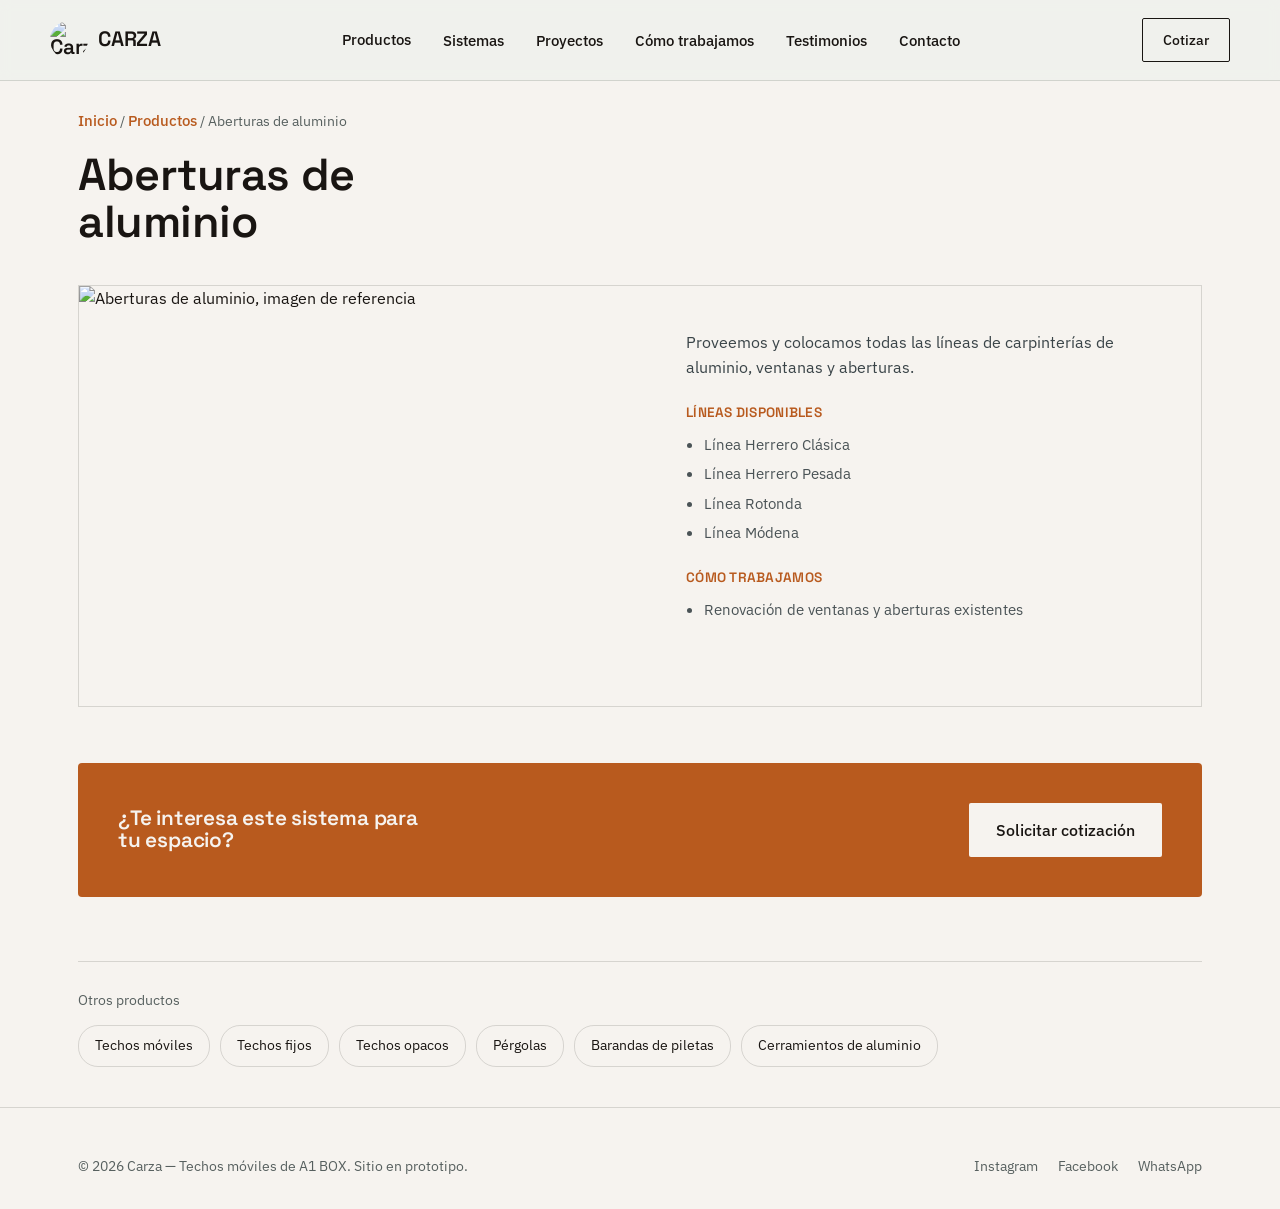
==== aberturas-de-aluminio.html @ 3552e262 "Actualizacion de paginas html" ====
<!DOCTYPE html>
<html lang="es-AR">
<head>
<meta charset="UTF-8">
<meta name="viewport" content="width=device-width, initial-scale=1.0">
<title>Aberturas de aluminio — CARZA</title>
<meta name="description" content="Proveemos y colocamos líneas de carpinterías de aluminio, ventanas y aberturas.">
<link rel="icon" href="assets/logo.png">
<link rel="preconnect" href="https://fonts.googleapis.com">
<link rel="preconnect" href="https://fonts.gstatic.com" crossorigin>
<link href="https://fonts.googleapis.com/css2?family=Space+Grotesk:wght@400;500;600;700&family=IBM+Plex+Sans:wght@400;500&display=swap" rel="stylesheet">
<link rel="stylesheet" href="styles.css">
</head>
<body>

<header>
  <div class="wrap header-inner">
    <a href="index.html" class="brand"><img src="assets/logo.png" alt="Carza"> CARZA</a>
    <button class="menu-toggle" id="menuToggle" aria-label="Abrir menú" aria-expanded="false"><span></span></button>
    <nav id="siteNav">
      <ul>
        <li class="has-dropdown">
          <div class="dropdown-row">
            <a href="index.html#productos">Productos</a>
            <button class="dropdown-toggle" aria-label="Mostrar productos" aria-expanded="false">▾</button>
          </div>
          <ul class="dropdown">
            <li><a href="techos-moviles.html">Techos móviles</a></li>
            <li><a href="techos-fijos.html">Techos fijos</a></li>
            <li><a href="techos-opacos.html">Techos opacos</a></li>
            <li><a href="pergolas.html">Pérgolas</a></li>
            <li><a href="cerramientos-de-aluminio.html">Cerramientos de aluminio</a></li>
            <li><a href="piel-de-vidrios.html">Piel de vidrio</a></li>
            <li><a href="aberturas-de-aluminio.html">Aberturas de aluminio</a></li>
            <li><a href="techos-traslucidos.html">Techos traslúcidos</a></li>
            <li><a href="barandas-de-piletas.html">Barandas de piletas</a></li>
          </ul>
        </li>
        <li><a href="index.html#sistemas">Sistemas</a></li>
        <li><a href="index.html#galeria">Proyectos</a></li>
        <li><a href="index.html#proceso">Cómo trabajamos</a></li>
        <li><a href="index.html#testimonios">Testimonios</a></li>
        <li><a href="index.html#contacto">Contacto</a></li>
      </ul>
    </nav>
    <a href="index.html#contacto" class="nav-cta">Cotizar</a>
  </div>
</header>

<main>
  <div class="wrap">
    <nav class="breadcrumb"><a href="index.html">Inicio</a> / <a href="index.html#productos">Productos</a> / <span>Aberturas de aluminio</span></nav>
    <h1 class="product-hero-title reveal">Aberturas de aluminio</h1>

    <div class="product-detail reveal">
      <div class="product-detail-media">
        <img src="assets/img-techo6.jpeg" alt="Aberturas de aluminio, imagen de referencia" loading="lazy">
      </div>
      <div class="product-detail-body">
        <p>Proveemos y colocamos todas las líneas de carpinterías de aluminio, ventanas y aberturas.</p>
        <h4>Líneas disponibles</h4>
        <ul>
                <li>Línea Herrero Clásica</li>
                <li>Línea Herrero Pesada</li>
                <li>Línea Rotonda</li>
                <li>Línea Módena</li>
        </ul>
        <h4>Cómo trabajamos</h4>
        <ul>
                <li>Renovación de ventanas y aberturas existentes</li>
        </ul>
      </div>
    </div>

    <div class="product-cta reveal">
      <h3>¿Te interesa este sistema para tu espacio?</h3>
      <a href="index.html#contacto" class="btn btn-primary">Solicitar cotización</a>
    </div>

    <div class="product-nav-strip">
      <div class="label">Otros productos</div>
      <div class="links">
          <a href="techos-moviles.html">Techos móviles</a>
          <a href="techos-fijos.html">Techos fijos</a>
          <a href="techos-opacos.html">Techos opacos</a>
          <a href="pergolas.html">Pérgolas</a>
          <a href="barandas-de-piletas.html">Barandas de piletas</a>
          <a href="cerramientos-de-aluminio.html">Cerramientos de aluminio</a>
      </div>
    </div>
  </div>
</main>

<footer>
  <div class="wrap footer-inner">
    <p>© 2026 Carza — Techos móviles de A1 BOX. Sitio en prototipo.</p>
    <div class="footer-links">
      <a href="#">Instagram</a>
      <a href="#">Facebook</a>
      <a href="#">WhatsApp</a>
    </div>
  </div>
</footer>

<script src="script.js"></script>
</body>
</html>
---- styles.css ----
:root{
  --ink:#191512;
  --paper:#F6F3EF;
  --paper-2:#ECE7E0;
  --accent:#DD7A34;
  --accent-deep:#B85A1E;
  --metal:#B3ADA4;
  --line: rgba(25,21,18,0.14);
  --radius: 2px;
  --maxw: 1180px;
}
*{box-sizing:border-box;}
html{scroll-behavior:smooth;}
body{
  margin:0;
  background:var(--paper);
  color:var(--ink);
  font-family:'IBM Plex Sans', sans-serif;
  font-size:16px;
  line-height:1.55;
  -webkit-font-smoothing:antialiased;
}
h1,h2,h3,.brand{
  font-family:'Space Grotesk', sans-serif;
  font-weight:600;
  line-height:1.05;
  margin:0;
  letter-spacing:-0.01em;
}
a{color:inherit;text-decoration:none;}
img,svg{display:block;max-width:100%;}
.wrap{max-width:var(--maxw); margin:0 auto; padding:0 28px;}
:focus-visible{outline:2px solid var(--accent-deep); outline-offset:3px;}

/* ---------- HEADER ---------- */
header{
  position:sticky; top:0; z-index:40;
  background:rgba(239,241,237,0.92);
  backdrop-filter: blur(6px);
  border-bottom:1px solid var(--line);
}
.header-inner{
  display:flex; align-items:center; justify-content:space-between;
  padding:18px 0;
}
.brand{font-size:1.3rem; display:flex; align-items:center; gap:10px;}
.brand span{color:var(--accent-deep);}
.brand img{height:38px; width:38px; border-radius:50%;}
nav ul{list-style:none; display:flex; gap:32px; margin:0; padding:0;}
nav a{font-size:0.95rem; font-weight:500; position:relative;}
nav > ul > li > a::after, nav > ul > li > .dropdown-row > a::after{
  content:''; position:absolute; left:0; bottom:-4px;
  width:0; height:1px; background:var(--accent-deep);
  transition:width .2s ease;
}
nav > ul > li > a:hover::after, nav > ul > li > .dropdown-row > a:hover::after{width:100%;}
.nav-cta{
  display:inline-block; padding:10px 20px;
  border:1px solid var(--ink); border-radius:var(--radius);
  font-size:0.9rem; font-weight:500; white-space:nowrap;
  transition:background .3s ease, color .3s ease, transform .3s ease;
}
.nav-cta:hover{background:var(--ink); color:var(--paper); transform:translateY(-2px);}
.menu-toggle{
  display:none; background:none; border:none; cursor:pointer;
  width:38px; height:38px; position:relative; padding:0; flex-shrink:0;
}
.menu-toggle span,.menu-toggle span::before,.menu-toggle span::after{
  content:''; position:absolute; left:7px; right:7px; height:2px; background:var(--ink);
  transition:transform .3s ease, opacity .3s ease;
}
.menu-toggle span{top:18px;}
.menu-toggle span::before{top:-7px;}
.menu-toggle span::after{top:7px;}
.menu-toggle[aria-expanded="true"] span{background:transparent;}
.menu-toggle[aria-expanded="true"] span::before{transform:translateY(7px) rotate(45deg); background:var(--ink);}
.menu-toggle[aria-expanded="true"] span::after{transform:translateY(-7px) rotate(-45deg); background:var(--ink);}

/* dropdown de productos en el nav */
.has-dropdown{position:relative;}
.dropdown-row{display:flex; align-items:center; gap:2px;}
.dropdown-toggle{
  display:none; background:none; border:none; cursor:pointer;
  font-size:0.75rem; color:#57605F; padding:4px 6px;
  transition:transform .3s ease;
}
.has-dropdown.open .dropdown-toggle{transform:rotate(180deg);}
.dropdown{
  position:absolute; top:100%; left:-16px; margin-top:6px;
  background:var(--paper); border:1px solid var(--line); border-radius:var(--radius);
  min-width:230px; padding:8px 0; display:none; flex-direction:column; gap:0;
  box-shadow:0 20px 40px -24px rgba(25,21,18,0.35);
  opacity:0; transform:translateY(6px);
  transition:opacity .25s ease, transform .25s ease;
}
.has-dropdown:hover .dropdown{display:flex; opacity:1; transform:translateY(0);}
.dropdown li{width:100%;}
.dropdown a{display:block; padding:10px 18px; font-size:0.9rem; font-weight:400;}
.dropdown a:hover{background:var(--paper-2); color:var(--accent-deep);}
.dropdown a::after{display:none;}

/* ---------- HERO ---------- */
.hero{
  display:grid; grid-template-columns: 1.1fr 0.9fr;
  align-items:center; gap:48px;
  padding:72px 0 88px;
}
.hero h1{
  font-size:clamp(2.4rem, 4.6vw, 3.6rem);
  max-width:11ch;
}
.hero p.lead{
  margin:24px 0 32px; max-width:44ch;
  font-size:1.08rem; color:#3A4448;
}
.cta-row{display:flex; gap:16px; flex-wrap:wrap;}
.btn{
  display:inline-flex; align-items:center; gap:8px;
  padding:14px 26px; border-radius:var(--radius);
  font-weight:500; font-size:0.98rem; cursor:pointer; border:1px solid transparent;
  transition:transform .35s cubic-bezier(.2,.7,.3,1), background .35s ease, box-shadow .35s ease;
}
.btn:hover{transform:translateY(-3px); box-shadow:0 14px 26px -16px rgba(25,21,18,0.45);}
.btn-primary{background:var(--accent-deep); color:var(--paper);}
.btn-primary:hover{background:var(--ink);}
.btn-ghost{border-color:var(--ink);}
.btn-ghost:hover{background:var(--ink); color:var(--paper);}

.hero-visual{position:relative;}
.roof-illustration{width:100%; height:auto;}
.slat{ transform-origin: left center; }

.stat-strip{
  border-top:1px solid var(--line); border-bottom:1px solid var(--line);
  padding:28px 0;
}
.stat-strip .wrap{
  display:grid; grid-template-columns:repeat(4,1fr); gap:24px; text-align:left;
}
.stat{border-left:1px solid var(--line); padding-left:18px;}
.stat b{display:block; font-family:'Space Grotesk',sans-serif; font-size:1.9rem; font-weight:600;}
.stat span{font-size:0.85rem; color:#57605F;}

/* ---------- SECTION SHARED ---------- */
section{padding:96px 0;}
.section-head{
  display:grid; grid-template-columns: 1fr 1fr; gap:40px;
  align-items:end; margin-bottom:52px;
}
.section-head h2{font-size:clamp(1.8rem,3vw,2.4rem); max-width:14ch;}
.section-head p{color:#3A4448; max-width:46ch; font-size:1.02rem;}

/* ---------- PRODUCTOS (grid de tarjetas que enlazan a cada página) ---------- */
.product-grid{
  display:grid; grid-template-columns:repeat(3,1fr); gap:1px;
  background:var(--line); border:1px solid var(--line);
}
.product-card{
  background:var(--paper); display:block;
  transition:background .35s ease, transform .5s cubic-bezier(.2,.7,.3,1), box-shadow .5s ease;
}
.product-card:hover{background:var(--paper-2); transform:translateY(-6px); box-shadow:0 18px 34px -22px rgba(25,21,18,0.35); z-index:2; position:relative;}
.product-card-media{height:170px; overflow:hidden;}
.product-card-media img{width:100%; height:100%; object-fit:cover; transition:transform .6s cubic-bezier(.2,.7,.3,1);}
.product-card:hover .product-card-media img{transform:scale(1.06);}
.product-card-body{padding:22px 24px 28px;}
.product-card .num{font-size:0.85rem; color:var(--accent-deep); font-weight:500;}
.product-card h3{font-size:1.1rem; margin-top:10px;}
.product-card p{margin:8px 0 0; font-size:0.9rem; color:#4A5356;}

/* ---------- PRODUCT DETAIL (página individual de cada producto) ---------- */
.breadcrumb{font-size:0.85rem; color:#57605F; margin:28px 0 0;}
.breadcrumb a{color:var(--accent-deep);}
.breadcrumb a:hover{text-decoration:underline;}
.product-hero-title{font-size:clamp(2rem,4vw,2.8rem); max-width:16ch; margin:18px 0 40px;}
.product-detail{
  display:grid; grid-template-columns:1fr 1fr; gap:0;
  border:1px solid var(--line);
}
.product-detail-media{overflow:hidden;}
.product-detail-media img{width:100%; height:100%; object-fit:cover; min-height:420px;}
.product-detail-body{padding:44px 46px;}
.product-detail-body p{font-size:1rem; color:#3A4448; margin:0 0 20px;}
.product-detail-body h4{font-family:'Space Grotesk',sans-serif; font-size:0.85rem; font-weight:600; color:var(--accent-deep); margin:22px 0 10px; text-transform:uppercase; letter-spacing:0.02em;}
.product-detail-body ul{margin:0; padding-left:18px; font-size:0.95rem; color:#4A5356;}
.product-detail-body ul li{margin-bottom:6px;}
.product-cta{
  margin-top:56px; padding:40px; border-radius:4px;
  background:var(--accent-deep); color:var(--paper);
  display:flex; align-items:center; justify-content:space-between; gap:24px; flex-wrap:wrap;
}
.product-cta h3{color:var(--paper); font-size:1.3rem; max-width:24ch;}
.product-cta .btn-primary{background:var(--paper); color:var(--ink);}
.product-cta .btn-primary:hover{background:#fff;}
.product-nav-strip{margin-top:64px; padding-top:28px; border-top:1px solid var(--line);}
.product-nav-strip .label{font-size:0.85rem; color:#57605F; margin-bottom:14px;}
.product-nav-strip .links{display:flex; flex-wrap:wrap; gap:10px;}
.product-nav-strip a{
  padding:9px 16px; border:1px solid var(--line); border-radius:20px;
  font-size:0.88rem; transition:background .3s ease, border-color .3s ease;
}
.product-nav-strip a:hover{background:var(--paper-2); border-color:var(--ink);}

/* ---------- SISTEMAS ---------- */
.systems-grid{
  display:grid; grid-template-columns:repeat(4,1fr); gap:32px;
}
.systems-col{border-top:1px solid var(--ink); padding-top:20px;}
.systems-col h3{font-size:1.02rem; margin-bottom:12px;}
.systems-col .systems-note{font-size:0.88rem; color:#4A5356; margin:0 0 10px;}
.systems-col ul{margin:0; padding-left:18px; font-size:0.88rem; color:#4A5356;}
.systems-col ul li{margin-bottom:6px;}

/* ---------- GALERÍA ---------- */
.gallery-grid{
  display:grid; grid-template-columns:repeat(4,1fr); grid-auto-rows:170px; gap:14px;
}
.gallery-item{
  position:relative; overflow:hidden; border-radius:3px; cursor:default;
}
.gallery-item:nth-child(1){grid-column:span 2; grid-row:span 2;}
.gallery-item:nth-child(4){grid-column:span 2;}
.gallery-item img{
  width:100%; height:100%; object-fit:cover; display:block;
  transform:scale(1.02);
  transition:transform .7s cubic-bezier(.2,.7,.3,1), filter .5s ease;
  filter:grayscale(0.15) contrast(1.02);
}
.gallery-item:hover img{transform:scale(1.09); filter:grayscale(0) contrast(1.05);}
.gallery-item .cap{
  position:absolute; left:0; right:0; bottom:0; padding:14px 16px;
  background:linear-gradient(0deg, rgba(25,21,18,0.75), rgba(25,21,18,0));
  color:#F6F3EF; font-size:0.85rem; font-weight:500;
  transform:translateY(6px); opacity:0;
  transition:opacity .35s ease, transform .35s ease;
}
.gallery-item:hover .cap{opacity:1; transform:translateY(0);}

/* ---------- SCROLL REVEAL ---------- */
.reveal{
  opacity:0; transform:translateY(26px);
  transition:opacity .8s cubic-bezier(.2,.7,.25,1), transform .8s cubic-bezier(.2,.7,.25,1);
}
.reveal.in-view{opacity:1; transform:translateY(0);}
.product-grid .reveal:nth-child(2){transition-delay:.06s;}
.product-grid .reveal:nth-child(3){transition-delay:.12s;}
.product-grid .reveal:nth-child(4){transition-delay:.18s;}
.product-grid .reveal:nth-child(5){transition-delay:.24s;}
.product-grid .reveal:nth-child(6){transition-delay:.3s;}
.product-grid .reveal:nth-child(7){transition-delay:.36s;}
.systems-grid .reveal:nth-child(2){transition-delay:.08s;}
.systems-grid .reveal:nth-child(3){transition-delay:.16s;}
.systems-grid .reveal:nth-child(4){transition-delay:.24s;}
.gallery-grid .reveal:nth-child(2){transition-delay:.08s;}
.gallery-grid .reveal:nth-child(3){transition-delay:.16s;}
.gallery-grid .reveal:nth-child(4){transition-delay:.24s;}
.gallery-grid .reveal:nth-child(5){transition-delay:.32s;}
.process .reveal:nth-child(2){transition-delay:.08s;}
.process .reveal:nth-child(3){transition-delay:.16s;}
.process .reveal:nth-child(4){transition-delay:.24s;}
.testimonials .reveal:nth-child(2){transition-delay:.08s;}
.testimonials .reveal:nth-child(3){transition-delay:.16s;}
@media (prefers-reduced-motion: reduce){
  .reveal{opacity:1; transform:none; transition:none;}
}

/* ---------- PROCESO ---------- */
.process{
  display:grid; grid-template-columns:repeat(4,1fr); gap:0;
}
.process-step{
  padding:28px 24px 0 0; border-top:1px solid var(--ink);
}
.process-step .n{font-family:'Space Grotesk',sans-serif; font-size:0.85rem; color:var(--accent-deep); font-weight:600;}
.process-step h3{font-size:1.05rem; margin-top:14px;}
.process-step p{font-size:0.92rem; color:#4A5356; margin-top:8px;}

/* ---------- TESTIMONIOS ---------- */
.testimonials{
  display:grid; grid-template-columns:repeat(3,1fr); gap:28px;
}
.testimonial{
  border:1px solid var(--line); padding:26px; border-radius:var(--radius);
  background:var(--paper);
  transition:transform .5s cubic-bezier(.2,.7,.3,1), box-shadow .5s ease;
}
.testimonial:hover{transform:translateY(-5px); box-shadow:0 16px 30px -22px rgba(25,21,18,0.35);}
.testimonial p{font-size:0.98rem; margin:0 0 16px;}
.testimonial .who{font-size:0.85rem; color:#57605F; font-weight:500;}

/* ---------- CONTACTO ---------- */
.contact{
  display:grid; grid-template-columns:0.9fr 1.1fr; gap:56px;
  background:var(--accent-deep); color:var(--paper);
  border-radius:4px; padding:56px;
}
.contact h2{font-size:clamp(1.8rem,3vw,2.3rem); color:var(--paper); max-width:12ch;}
.contact p{color:#CBD8DC; margin-top:18px; max-width:38ch;}
.contact-info{margin-top:32px; font-size:0.95rem; color:#CBD8DC;}
.contact-info div{margin-bottom:8px;}
form{display:grid; gap:14px;}
.form-row{display:grid; grid-template-columns:1fr 1fr; gap:14px;}
input,textarea{
  width:100%; padding:13px 14px; border-radius:2px; border:1px solid rgba(255,255,255,0.25);
  background:rgba(255,255,255,0.06); color:var(--paper); font-family:inherit; font-size:0.95rem;
}
input::placeholder,textarea::placeholder{color:#A9BBC0;}
textarea{min-height:110px; resize:vertical;}
.contact .btn-primary{background:var(--paper); color:var(--ink); justify-self:start;}
.contact .btn-primary:hover{background:#fff;}

/* ---------- FOOTER ---------- */
footer{padding:48px 0 32px; border-top:1px solid var(--line); margin-top:40px;}
.footer-inner{display:flex; justify-content:space-between; align-items:flex-end; flex-wrap:wrap; gap:24px;}
.footer-inner p{font-size:0.85rem; color:#57605F; margin:0;}
.footer-links{display:flex; gap:20px;}
.footer-links a{font-size:0.85rem; color:#57605F;}
.footer-links a:hover{color:var(--ink);}

@media (max-width: 900px){
  .hero{grid-template-columns:1fr; padding-top:48px;}
  .stat-strip .wrap{grid-template-columns:repeat(2,1fr); row-gap:20px;}
  .section-head{grid-template-columns:1fr;}
  .product-grid{grid-template-columns:1fr;}
  .product-detail{grid-template-columns:1fr;}
  .product-detail-media img{min-height:240px;}
  .systems-grid{grid-template-columns:1fr 1fr; row-gap:28px;}
  .gallery-grid{grid-template-columns:repeat(2,1fr); grid-auto-rows:140px;}
  .gallery-item:nth-child(1){grid-column:span 2; grid-row:span 1;}
  .gallery-item:nth-child(4){grid-column:span 2;}
  .process{grid-template-columns:1fr 1fr; row-gap:24px;}
  .testimonials{grid-template-columns:1fr;}
  .contact{grid-template-columns:1fr; padding:36px 24px;}
  .form-row{grid-template-columns:1fr;}

  /* menú móvil */
  .header-inner{flex-wrap:wrap;}
  .nav-cta{display:none;}
  .menu-toggle{display:block;}
  nav{width:100%; order:3;}
  nav ul{display:none; flex-direction:column; width:100%; padding:6px 0 18px; gap:0;}
  nav.nav-open ul{display:flex;}
  nav ul li{border-bottom:1px solid var(--line);}
  nav > ul > li > a, nav > ul > li > .dropdown-row{padding:14px 2px;}
  .dropdown-row{justify-content:space-between;}
  .dropdown-toggle{display:block;}
  .dropdown{
    position:static; display:none; opacity:1; transform:none; box-shadow:none;
    border:none; margin:0 0 6px; padding:0 0 0 14px; min-width:0;
  }
  .has-dropdown.open .dropdown{display:flex;}
}

@media (max-width: 560px){
  section{padding:64px 0;}
  .hero{padding-top:32px;}
  .stat-strip .wrap{grid-template-columns:1fr 1fr; gap:16px;}
  .systems-grid{grid-template-columns:1fr;}
  .process{grid-template-columns:1fr;}
  .gallery-grid{grid-template-columns:1fr; grid-auto-rows:210px;}
  .gallery-item:nth-child(1),.gallery-item:nth-child(4){grid-column:span 1; grid-row:span 1;}
  .product-detail-body{padding:28px 22px;}
  .contact{padding:28px 18px;}
  .contact-info{margin-top:24px;}
  .product-cta{padding:28px 24px; flex-direction:column; align-items:flex-start;}
}
.gallery-item video{
  width:100%; height:100%; object-fit:cover; display:block;
  transform:scale(1.02);
  transition:transform .7s cubic-bezier(.2,.7,.3,1);
}
.gallery-item:hover video{transform:scale(1.09);}
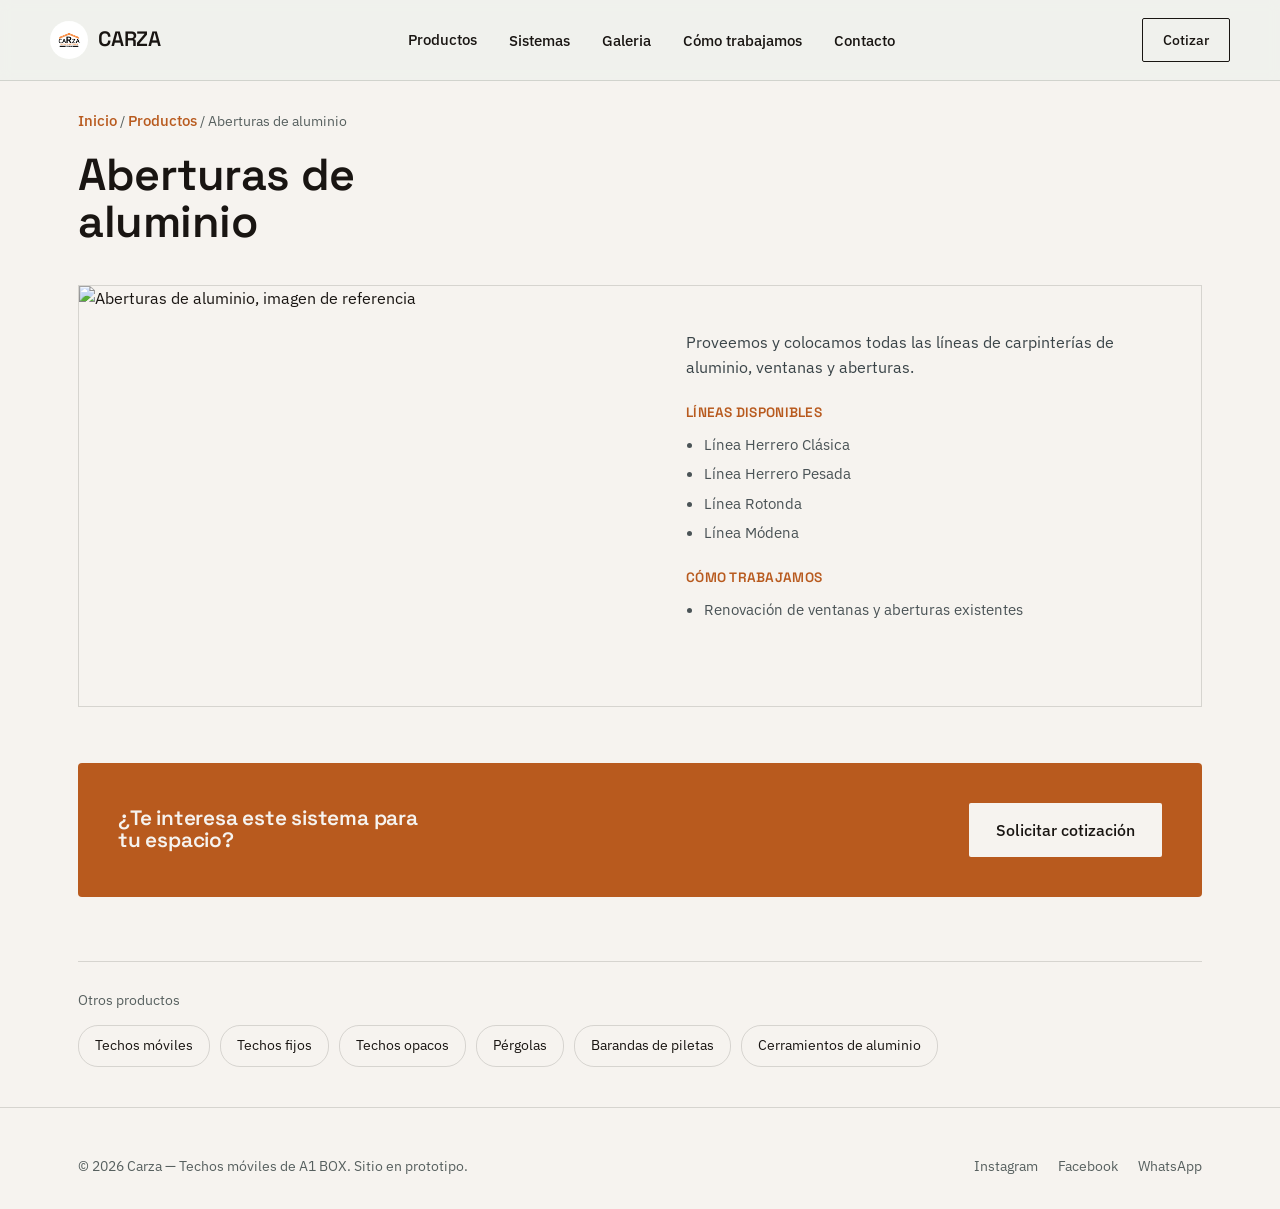
==== commit 8720ca18: "Actualizacion nueva" ====
--- a/aberturas-de-aluminio.html
+++ b/aberturas-de-aluminio.html
@@ -15,13 +15,13 @@
 
 <header>
   <div class="wrap header-inner">
-    <a href="index.html" class="brand"><img src="assets/logo.png" alt="Carza"> CARZA</a>
+    <a href="index.html" class="brand"><img src="assets/Logo_caRza.jpeg" alt="Carza"> CARZA</a>
     <button class="menu-toggle" id="menuToggle" aria-label="Abrir menú" aria-expanded="false"><span></span></button>
     <nav id="siteNav">
       <ul>
         <li class="has-dropdown">
           <div class="dropdown-row">
-            <a href="index.html#productos">Productos</a>
+            <a href="#">Productos</a>
             <button class="dropdown-toggle" aria-label="Mostrar productos" aria-expanded="false">▾</button>
           </div>
           <ul class="dropdown">
@@ -36,14 +36,13 @@
             <li><a href="barandas-de-piletas.html">Barandas de piletas</a></li>
           </ul>
         </li>
-        <li><a href="index.html#sistemas">Sistemas</a></li>
-        <li><a href="index.html#galeria">Proyectos</a></li>
-        <li><a href="index.html#proceso">Cómo trabajamos</a></li>
-        <li><a href="index.html#testimonios">Testimonios</a></li>
-        <li><a href="index.html#contacto">Contacto</a></li>
+        <li><a href="#sistemas">Sistemas</a></li>
+        <li><a href="#galeria">Galeria</a></li>
+        <li><a href="#proceso">Cómo trabajamos</a></li>
+        <li><a href="#contacto">Contacto</a></li>
       </ul>
     </nav>
-    <a href="index.html#contacto" class="nav-cta">Cotizar</a>
+    <a href="#contacto" class="nav-cta">Cotizar</a>
   </div>
 </header>
 
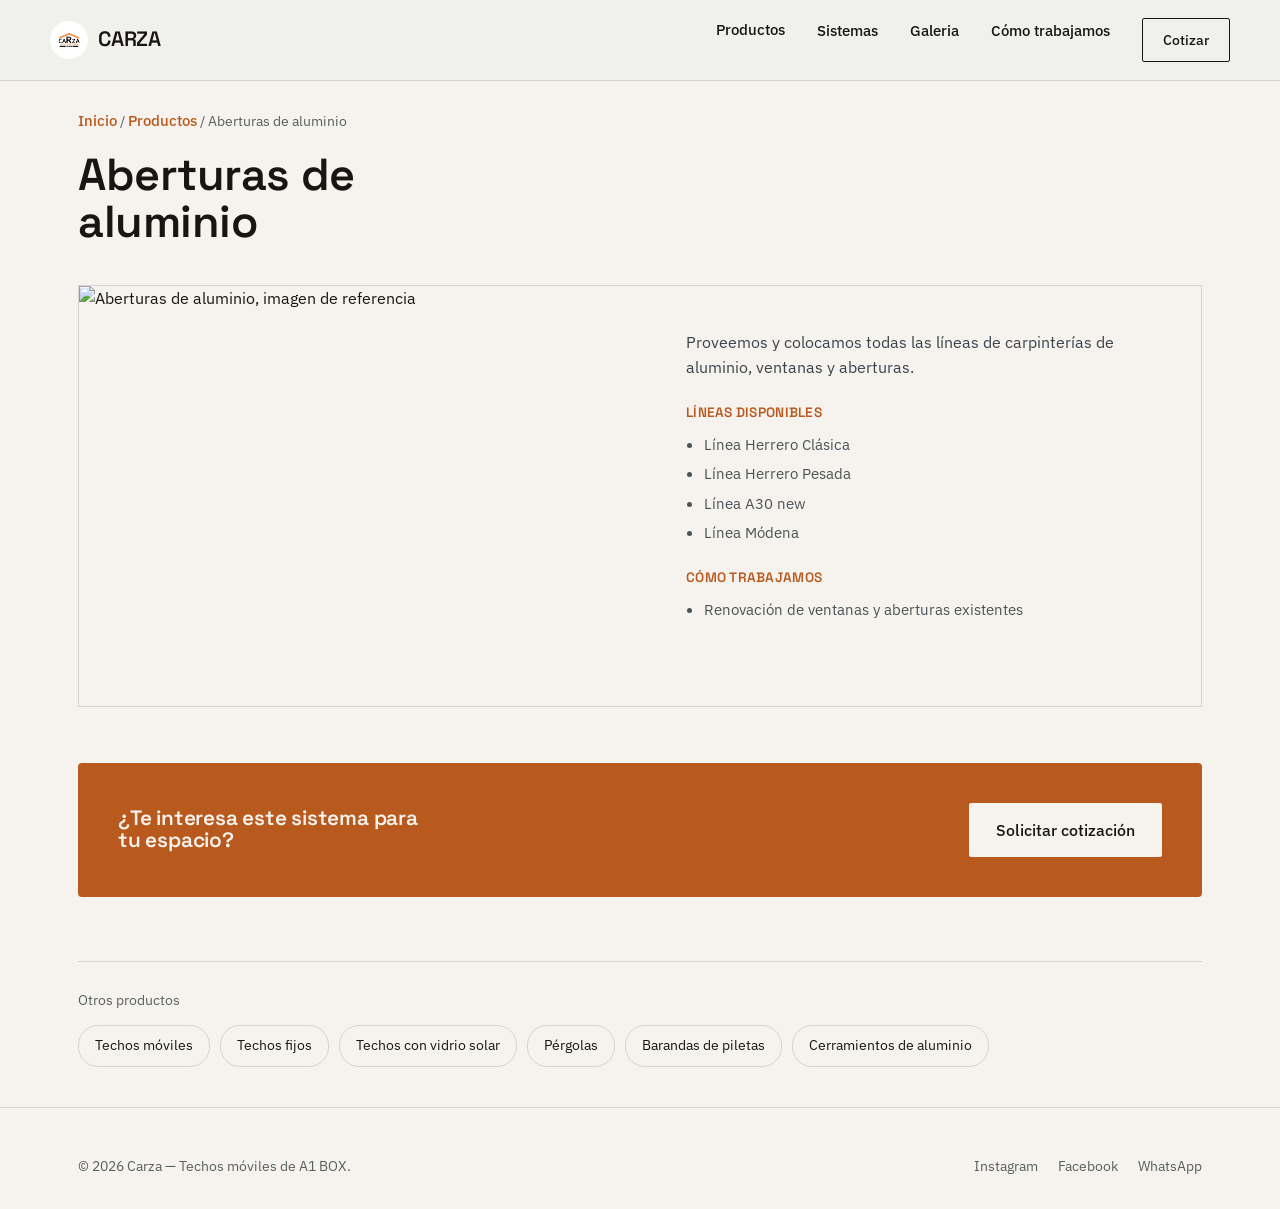
==== commit 7c79eab7: "arreglar urls y poner watsapp como contacto" ====
--- a/aberturas-de-aluminio.html
+++ b/aberturas-de-aluminio.html
@@ -21,13 +21,13 @@
       <ul>
         <li class="has-dropdown">
           <div class="dropdown-row">
-            <a href="#">Productos</a>
+            <a href="index.html#productos">Productos</a>
             <button class="dropdown-toggle" aria-label="Mostrar productos" aria-expanded="false">▾</button>
           </div>
           <ul class="dropdown">
             <li><a href="techos-moviles.html">Techos móviles</a></li>
             <li><a href="techos-fijos.html">Techos fijos</a></li>
-            <li><a href="techos-opacos.html">Techos opacos</a></li>
+            <li><a href="techos-opacos.html">Techo con vidrio control solar</a></li>
             <li><a href="pergolas.html">Pérgolas</a></li>
             <li><a href="cerramientos-de-aluminio.html">Cerramientos de aluminio</a></li>
             <li><a href="piel-de-vidrios.html">Piel de vidrio</a></li>
@@ -36,13 +36,15 @@
             <li><a href="barandas-de-piletas.html">Barandas de piletas</a></li>
           </ul>
         </li>
-        <li><a href="#sistemas">Sistemas</a></li>
-        <li><a href="#galeria">Galeria</a></li>
-        <li><a href="#proceso">Cómo trabajamos</a></li>
-        <li><a href="#contacto">Contacto</a></li>
+        <li><a href="index.html#sistemas">Sistemas</a></li>
+        <li><a href="index.html#galeria">Galeria</a></li>
+        <li><a href="index.html#proceso">Cómo trabajamos</a></li>
+        <li><a href="index.html#contacto>Contacto</a></li>
+        <li><a href="index.html#contacto" class="nav-cta">Cotizar</a></li>
       </ul>
+      
     </nav>
-    <a href="#contacto" class="nav-cta">Cotizar</a>
+    
   </div>
 </header>
 
@@ -61,7 +63,7 @@
         <ul>
                 <li>Línea Herrero Clásica</li>
                 <li>Línea Herrero Pesada</li>
-                <li>Línea Rotonda</li>
+                <li>Línea A30 new</li>
                 <li>Línea Módena</li>
         </ul>
         <h4>Cómo trabajamos</h4>
@@ -81,7 +83,7 @@
       <div class="links">
           <a href="techos-moviles.html">Techos móviles</a>
           <a href="techos-fijos.html">Techos fijos</a>
-          <a href="techos-opacos.html">Techos opacos</a>
+          <a href="techos-opacos.html">Techos con vidrio solar</a>
           <a href="pergolas.html">Pérgolas</a>
           <a href="barandas-de-piletas.html">Barandas de piletas</a>
           <a href="cerramientos-de-aluminio.html">Cerramientos de aluminio</a>
@@ -92,11 +94,11 @@
 
 <footer>
   <div class="wrap footer-inner">
-    <p>© 2026 Carza — Techos móviles de A1 BOX. Sitio en prototipo.</p>
+    <p>© 2026 Carza — Techos móviles de A1 BOX.</p>
     <div class="footer-links">
-      <a href="#">Instagram</a>
-      <a href="#">Facebook</a>
-      <a href="#">WhatsApp</a>
+      <a href="https://www.instagram.com/carza_techosmoviles/?hl=es">Instagram</a>
+      <a href="https://www.facebook.com/carzatechosmoviles/?locale=et_EE">Facebook</a>
+      <a href="https://wa.me/5491167010948?text=Hola,%20quisiera%20consultar%20por%20un%20proyecto">WhatsApp</a>
     </div>
   </div>
 </footer>
--- a/styles.css
+++ b/styles.css
@@ -369,4 +369,26 @@
   transform:scale(1.02);
   transition:transform .7s cubic-bezier(.2,.7,.3,1);
 }
-.gallery-item:hover video{transform:scale(1.09);}+.gallery-item:hover video{transform:scale(1.09);}
+
+.whatsapp-btn {
+  display: inline-flex;
+  align-items: center;
+  justify-content: center;
+  gap: 12px;
+  background-color: #25D366;
+  color: #FFFFFF;
+  font-size: 1.25rem;
+  font-weight: 600;
+  padding: 16px 32px;
+  border-radius: 50px;
+  text-decoration: none;
+  box-shadow: 0 4px 14px rgba(37, 211, 102, 0.4);
+  transition: transform 0.2s ease, box-shadow 0.2s ease, background-color 0.2s ease;
+}
+
+.whatsapp-btn:hover {
+  background-color: #20ba5a;
+  transform: translateY(-2px);
+
+}
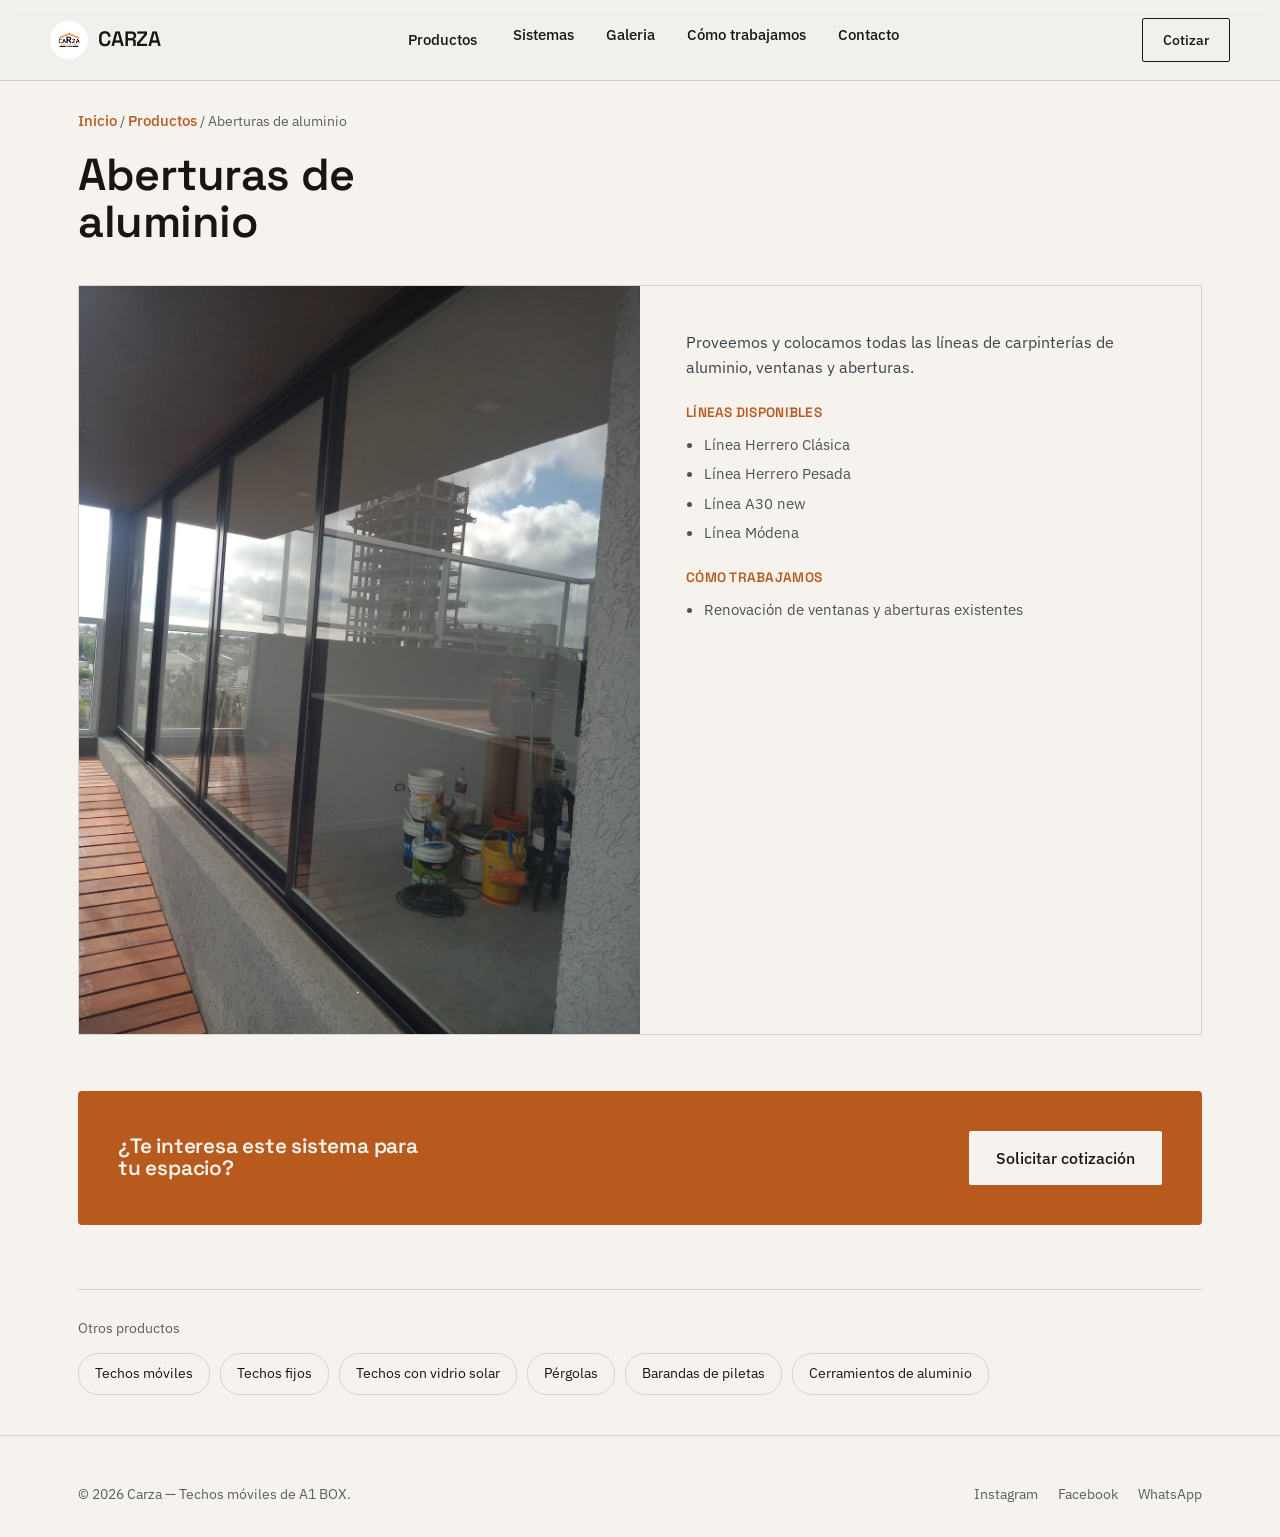
==== commit 2797432d: "imagenes" ====
--- a/aberturas-de-aluminio.html
+++ b/aberturas-de-aluminio.html
@@ -39,12 +39,10 @@
         <li><a href="index.html#sistemas">Sistemas</a></li>
         <li><a href="index.html#galeria">Galeria</a></li>
         <li><a href="index.html#proceso">Cómo trabajamos</a></li>
-        <li><a href="index.html#contacto>Contacto</a></li>
-        <li><a href="index.html#contacto" class="nav-cta">Cotizar</a></li>
+        <li><a href="index.html#contacto">Contacto</a></li>
       </ul>
-      
     </nav>
-    
+    <a href="index.html#contacto" class="nav-cta">Cotizar</a>
   </div>
 </header>
 
@@ -55,7 +53,7 @@
 
     <div class="product-detail reveal">
       <div class="product-detail-media">
-        <img src="assets/img-techo6.jpeg" alt="Aberturas de aluminio, imagen de referencia" loading="lazy">
+        <img src="assets/aberturas_de_aluminio/WhatsApp Image 2026-10-24 at 19.47.09.jpeg" alt="Aberturas de aluminio, imagen de referencia" loading="lazy">
       </div>
       <div class="product-detail-body">
         <p>Proveemos y colocamos todas las líneas de carpinterías de aluminio, ventanas y aberturas.</p>
--- a/styles.css
+++ b/styles.css
@@ -77,8 +77,10 @@
 .menu-toggle[aria-expanded="true"] span::after{transform:translateY(-7px) rotate(-45deg); background:var(--ink);}
 
 /* dropdown de productos en el nav */
-.has-dropdown{position:relative;}
+/* el <li> ocupa toda la altura del header, así el mouse nunca "sale" del hover al bajar al menú */
+.has-dropdown{position:relative; padding:24px 0; margin:-24px 0;}
 .dropdown-row{display:flex; align-items:center; gap:2px;}
+.dropdown-row > a{padding:6px 4px;}
 .dropdown-toggle{
   display:none; background:none; border:none; cursor:pointer;
   font-size:0.75rem; color:#57605F; padding:4px 6px;
@@ -86,14 +88,18 @@
 }
 .has-dropdown.open .dropdown-toggle{transform:rotate(180deg);}
 .dropdown{
-  position:absolute; top:100%; left:-16px; margin-top:6px;
+  position:absolute; top:100%; left:-16px; margin-top:0;
   background:var(--paper); border:1px solid var(--line); border-radius:var(--radius);
-  min-width:230px; padding:8px 0; display:none; flex-direction:column; gap:0;
+  min-width:260px; padding:8px 0; display:flex; flex-direction:column; gap:0;
   box-shadow:0 20px 40px -24px rgba(25,21,18,0.35);
-  opacity:0; transform:translateY(6px);
-  transition:opacity .25s ease, transform .25s ease;
-}
-.has-dropdown:hover .dropdown{display:flex; opacity:1; transform:translateY(0);}
+  opacity:0; visibility:hidden; pointer-events:none; transform:translateY(6px);
+  transition:opacity .25s ease, transform .25s ease, visibility 0s linear .25s;
+}
+.has-dropdown:hover .dropdown,
+.has-dropdown:focus-within .dropdown{
+  opacity:1; visibility:visible; pointer-events:auto; transform:translateY(0);
+  transition:opacity .25s ease, transform .25s ease, visibility 0s;
+}
 .dropdown li{width:100%;}
 .dropdown a{display:block; padding:10px 18px; font-size:0.9rem; font-weight:400;}
 .dropdown a:hover{background:var(--paper-2); color:var(--accent-deep);}
@@ -334,21 +340,38 @@
   .form-row{grid-template-columns:1fr;}
 
   /* menú móvil */
-  .header-inner{flex-wrap:wrap;}
+  header{background:var(--paper); backdrop-filter:none;}
+  .header-inner{flex-wrap:wrap; padding:12px 0;}
   .nav-cta{display:none;}
   .menu-toggle{display:block;}
   nav{width:100%; order:3;}
-  nav ul{display:none; flex-direction:column; width:100%; padding:6px 0 18px; gap:0;}
+  nav ul{display:none; flex-direction:column; width:100%; padding:6px 0 14px; gap:0;}
+  nav.nav-open{max-height:calc(100vh - 70px); max-height:calc(100dvh - 70px); overflow-y:auto; -webkit-overflow-scrolling:touch;}
   nav.nav-open ul{display:flex;}
   nav ul li{border-bottom:1px solid var(--line);}
-  nav > ul > li > a, nav > ul > li > .dropdown-row{padding:14px 2px;}
-  .dropdown-row{justify-content:space-between;}
-  .dropdown-toggle{display:block;}
+  nav ul li:last-child{border-bottom:none;}
+  nav > ul > li > a{display:block; padding:15px 4px; font-size:1.05rem;}
+  nav > ul > li > a::after, nav > ul > li > .dropdown-row > a::after{display:none;}
+  .has-dropdown{padding:0; margin:0;}
+  .dropdown-row{justify-content:space-between; align-items:stretch; padding:0;}
+  .dropdown-row > a{flex:1; padding:15px 4px; font-size:1.05rem;}
+  .dropdown-toggle{
+    display:flex; align-items:center; justify-content:center;
+    width:48px; font-size:1rem; color:var(--ink); padding:0;
+  }
   .dropdown{
-    position:static; display:none; opacity:1; transform:none; box-shadow:none;
-    border:none; margin:0 0 6px; padding:0 0 0 14px; min-width:0;
+    position:static; display:none; opacity:1; visibility:visible; pointer-events:auto;
+    transform:none; box-shadow:none; transition:none;
+    border:none; border-radius:0; margin:0 0 8px; padding:0 0 0 14px; min-width:0;
+    background:transparent; border-left:2px solid var(--accent);
   }
+  .has-dropdown:hover .dropdown{transform:none;}
   .has-dropdown.open .dropdown{display:flex;}
+  .dropdown li{border-bottom:none;}
+  .dropdown a{padding:11px 12px; font-size:0.95rem;}
+  nav.nav-open::after{
+    content:''; display:block; height:1px;
+  }
 }
 
 @media (max-width: 560px){
